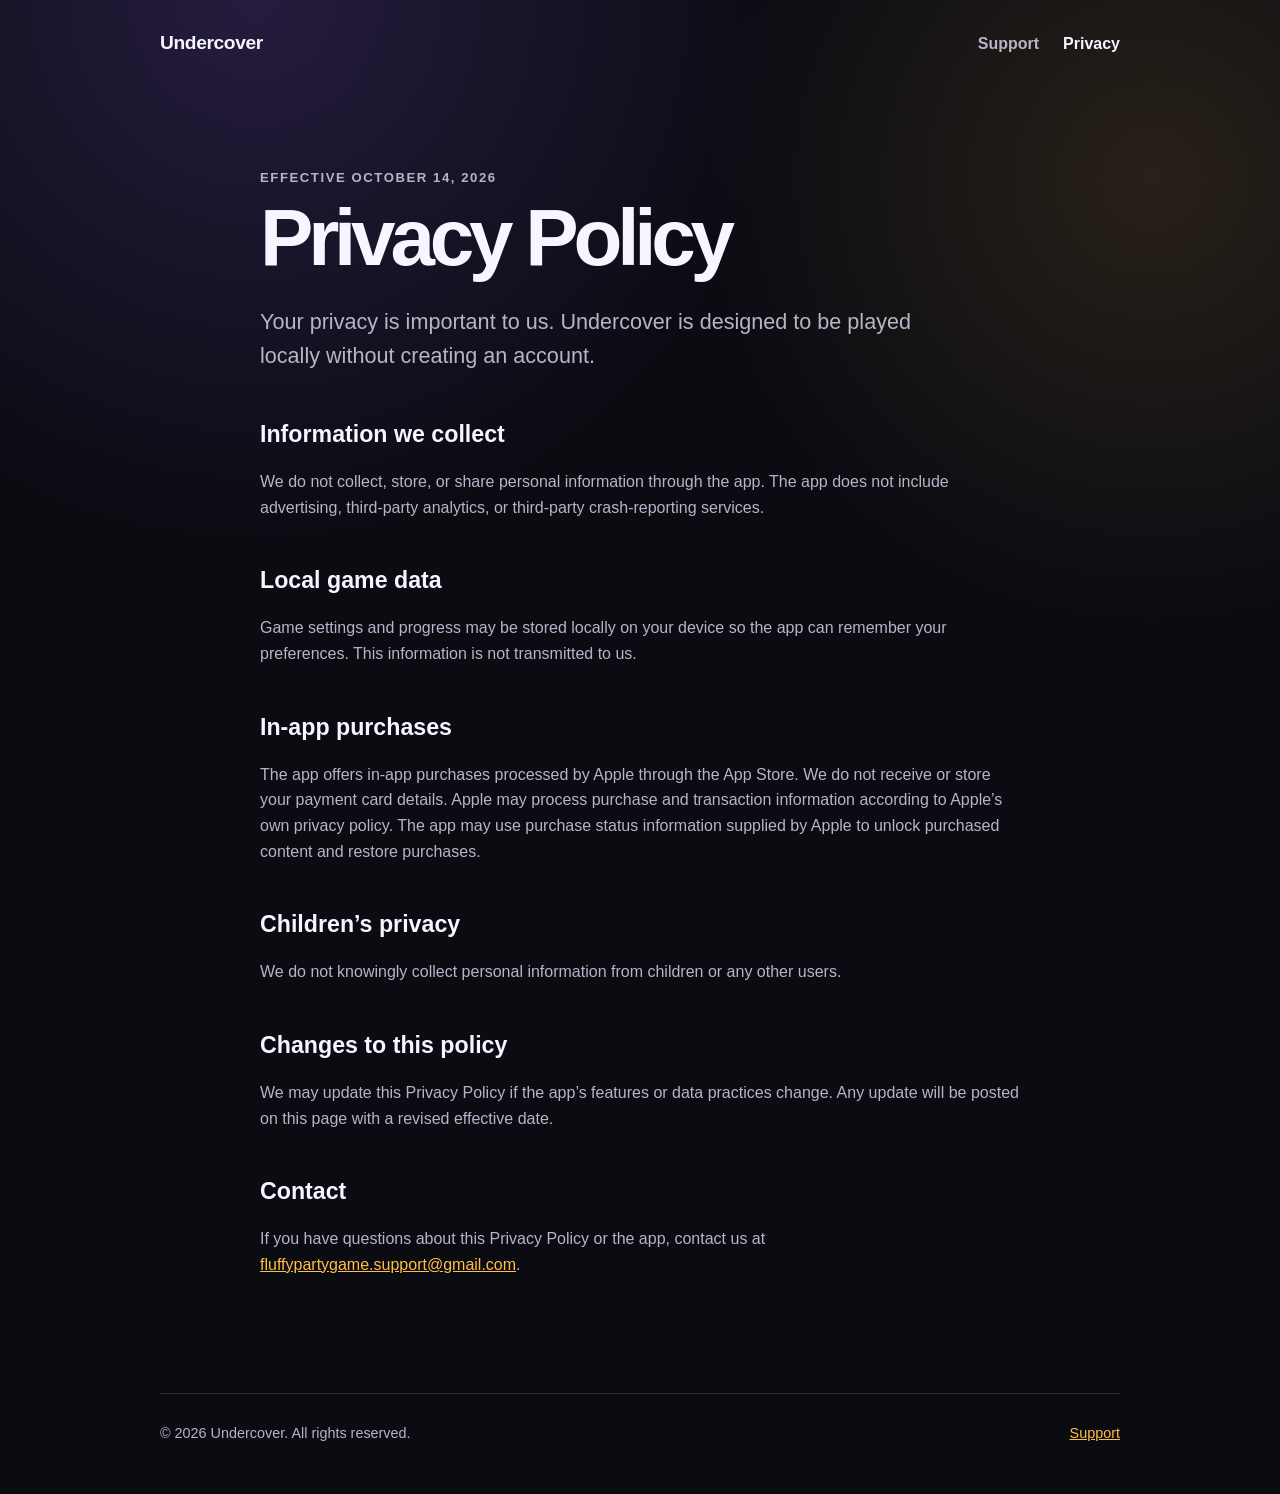
==== privacy.html @ 91cb7058 "Create Undercover support site" ====
<!doctype html>
<html lang="en">
<head>
    <meta charset="utf-8">
    <meta name="viewport" content="width=device-width, initial-scale=1">
    <meta name="description" content="Privacy Policy for Undercover, the party word game.">
    <title>Privacy Policy — Undercover</title>
    <link rel="stylesheet" href="styles.css">
</head>
<body>
    <header class="site-header">
        <a class="brand" href="index.html">Undercover</a>
        <nav aria-label="Main navigation">
            <a href="support.html">Support</a>
            <a class="active" href="privacy.html">Privacy</a>
        </nav>
    </header>

    <main class="content-page policy">
        <p class="eyebrow">Effective October 14, 2026</p>
        <h1>Privacy Policy</h1>
        <p class="lead">Your privacy is important to us. Undercover is designed to be played locally without creating an account.</p>

        <section>
            <h2>Information we collect</h2>
            <p>We do not collect, store, or share personal information through the app. The app does not include advertising, third-party analytics, or third-party crash-reporting services.</p>
        </section>

        <section>
            <h2>Local game data</h2>
            <p>Game settings and progress may be stored locally on your device so the app can remember your preferences. This information is not transmitted to us.</p>
        </section>

        <section>
            <h2>In-app purchases</h2>
            <p>The app offers in-app purchases processed by Apple through the App Store. We do not receive or store your payment card details. Apple may process purchase and transaction information according to Apple’s own privacy policy. The app may use purchase status information supplied by Apple to unlock purchased content and restore purchases.</p>
        </section>

        <section>
            <h2>Children’s privacy</h2>
            <p>We do not knowingly collect personal information from children or any other users.</p>
        </section>

        <section>
            <h2>Changes to this policy</h2>
            <p>We may update this Privacy Policy if the app’s features or data practices change. Any update will be posted on this page with a revised effective date.</p>
        </section>

        <section>
            <h2>Contact</h2>
            <p>If you have questions about this Privacy Policy or the app, contact us at <a href="mailto:fluffypartygame.support@gmail.com">fluffypartygame.support@gmail.com</a>.</p>
        </section>
    </main>

    <footer>
        <p>© 2026 Undercover. All rights reserved.</p>
        <p><a href="support.html">Support</a></p>
    </footer>
</body>
</html>
---- styles.css ----
:root {
    color-scheme: dark;
    --background: #0b0b12;
    --surface: #151522;
    --surface-light: #202034;
    --text: #f7f5ff;
    --muted: #b8b4c8;
    --accent: #ffbf47;
    --accent-dark: #231807;
    --border: rgba(255, 255, 255, 0.12);
    --max-width: 960px;
}

* {
    box-sizing: border-box;
}

html {
    background: var(--background);
}

body {
    min-height: 100vh;
    margin: 0;
    color: var(--text);
    background:
        radial-gradient(circle at 20% 0%, rgba(116, 78, 194, 0.25), transparent 34rem),
        radial-gradient(circle at 90% 12%, rgba(255, 191, 71, 0.12), transparent 28rem),
        var(--background);
    font-family: -apple-system, BlinkMacSystemFont, "Segoe UI", sans-serif;
    line-height: 1.6;
}

a {
    color: var(--accent);
}

.site-header,
main,
footer {
    width: min(calc(100% - 40px), var(--max-width));
    margin-inline: auto;
}

.site-header {
    display: flex;
    align-items: center;
    justify-content: space-between;
    padding-block: 28px;
}

.brand {
    color: var(--text);
    font-size: 1.2rem;
    font-weight: 800;
    letter-spacing: -0.02em;
    text-decoration: none;
}

nav {
    display: flex;
    gap: 24px;
}

nav a {
    color: var(--muted);
    font-weight: 600;
    text-decoration: none;
}

nav a:hover,
nav a.active {
    color: var(--text);
}

.hero {
    padding: 100px 0 86px;
}

.eyebrow {
    margin: 0 0 12px;
    color: var(--accent);
    font-size: 0.82rem;
    font-weight: 800;
    letter-spacing: 0.12em;
    text-transform: uppercase;
}

h1 {
    max-width: 800px;
    margin: 0;
    font-size: clamp(3rem, 9vw, 6.8rem);
    letter-spacing: -0.065em;
    line-height: 0.94;
}

.intro,
.lead {
    max-width: 700px;
    margin: 30px 0;
    color: var(--muted);
    font-size: clamp(1.1rem, 2.3vw, 1.35rem);
}

.actions {
    display: flex;
    flex-wrap: wrap;
    gap: 12px;
    margin-top: 34px;
}

.button {
    display: inline-block;
    padding: 12px 20px;
    border: 1px solid var(--border);
    border-radius: 999px;
    font-weight: 750;
    text-decoration: none;
}

.button.primary {
    border-color: var(--accent);
    color: var(--accent-dark);
    background: var(--accent);
}

.button.secondary {
    color: var(--text);
    background: rgba(255, 255, 255, 0.04);
}

.features {
    display: grid;
    grid-template-columns: repeat(3, 1fr);
    gap: 16px;
    padding-bottom: 90px;
}

.features article,
.card,
details {
    border: 1px solid var(--border);
    border-radius: 20px;
    background: rgba(21, 21, 34, 0.88);
}

.features article {
    padding: 28px;
}

.features span {
    color: var(--accent);
    font-size: 1.8rem;
    font-weight: 850;
}

h2 {
    margin: 0.4em 0;
    font-size: 1.45rem;
}

.features p,
.card p,
.policy p,
details p {
    color: var(--muted);
}

.content-page {
    max-width: 760px;
    padding: 80px 0 100px;
}

.content-page h1 {
    font-size: clamp(3rem, 8vw, 5rem);
}

.card {
    margin: 48px 0;
    padding: 28px;
}

.email {
    font-size: clamp(1rem, 3vw, 1.25rem);
    font-weight: 750;
    overflow-wrap: anywhere;
}

.faq h2 {
    margin-bottom: 18px;
}

details {
    margin: 12px 0;
    padding: 18px 22px;
}

summary {
    cursor: pointer;
    font-weight: 750;
}

.policy section {
    margin-top: 42px;
}

footer {
    display: flex;
    justify-content: space-between;
    gap: 20px;
    padding: 28px 0 48px;
    border-top: 1px solid var(--border);
    color: var(--muted);
    font-size: 0.9rem;
}

footer p {
    margin: 0;
}

@media (max-width: 700px) {
    .hero {
        padding-top: 64px;
    }

    .features {
        grid-template-columns: 1fr;
    }

    footer {
        flex-direction: column;
    }
}
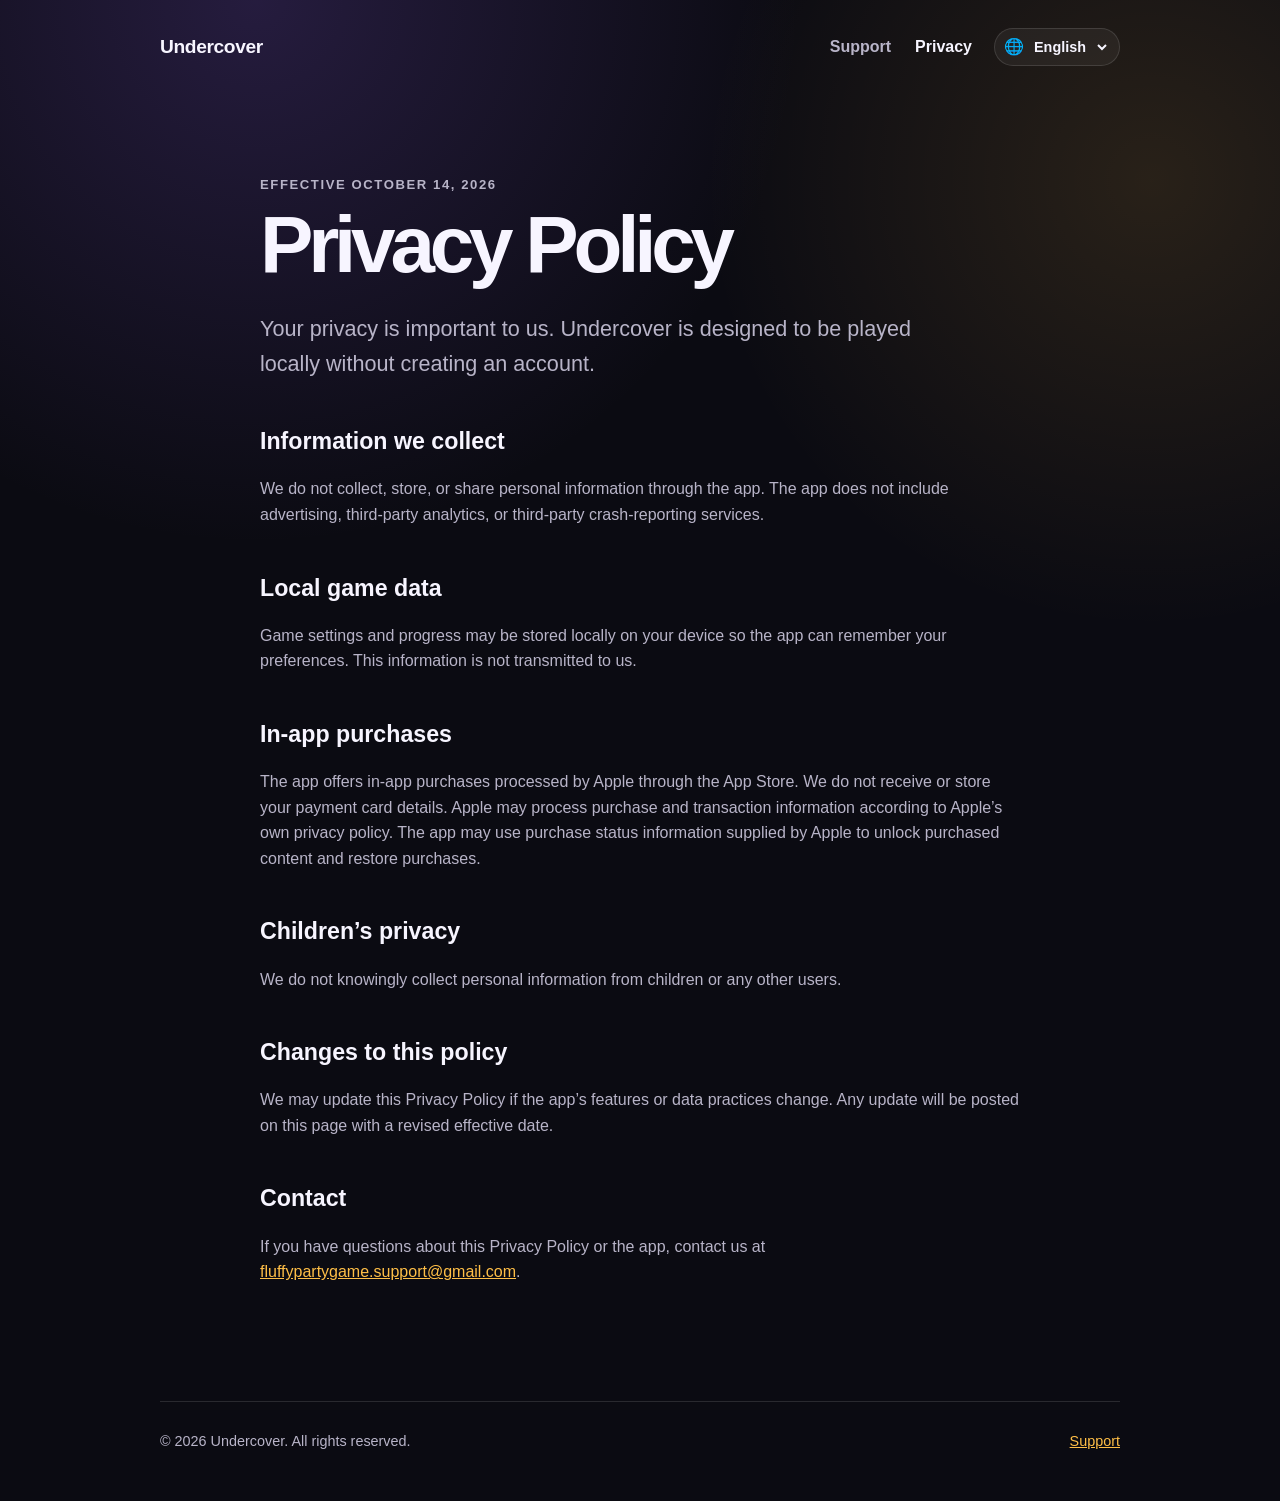
==== commit 175c9fa2: "Localize support and privacy pages" ====
--- a/privacy.html
+++ b/privacy.html
@@ -3,58 +3,62 @@
 <head>
     <meta charset="utf-8">
     <meta name="viewport" content="width=device-width, initial-scale=1">
-    <meta name="description" content="Privacy Policy for Undercover, the party word game.">
-    <title>Privacy Policy — Undercover</title>
+    <meta name="description" content="Privacy Policy for Undercover, the party word game." data-i18n-content="privacy.metaDescription">
+    <title data-i18n="privacy.title">Privacy Policy — Undercover</title>
     <link rel="stylesheet" href="styles.css">
+    <script src="i18n.js" defer></script>
 </head>
 <body>
     <header class="site-header">
         <a class="brand" href="index.html">Undercover</a>
-        <nav aria-label="Main navigation">
-            <a href="support.html">Support</a>
-            <a class="active" href="privacy.html">Privacy</a>
-        </nav>
+        <div class="header-actions">
+            <nav data-i18n-aria-label="common.mainNavigation" aria-label="Main navigation">
+                <a href="support.html" data-i18n="common.support">Support</a>
+                <a class="active" href="privacy.html" data-i18n="common.privacy">Privacy</a>
+            </nav>
+            <label class="language-control"><span class="visually-hidden" data-i18n="common.language">Language</span><span aria-hidden="true">🌐</span><select class="language-select" data-language-select aria-label="Language"><option value="en">English</option><option value="zh-Hans">简体中文</option><option value="zh-Hant">繁體中文</option><option value="ja">日本語</option><option value="de">Deutsch</option><option value="fr">Français</option><option value="es">Español</option><option value="ko">한국어</option></select></label>
+        </div>
     </header>
 
     <main class="content-page policy">
-        <p class="eyebrow">Effective October 14, 2026</p>
-        <h1>Privacy Policy</h1>
-        <p class="lead">Your privacy is important to us. Undercover is designed to be played locally without creating an account.</p>
+        <p class="eyebrow" data-i18n="privacy.effectiveDate">Effective October 14, 2026</p>
+        <h1 data-i18n="common.privacyPolicy">Privacy Policy</h1>
+        <p class="lead" data-i18n="privacy.lead">Your privacy is important to us. Undercover is designed to be played locally without creating an account.</p>
 
         <section>
-            <h2>Information we collect</h2>
-            <p>We do not collect, store, or share personal information through the app. The app does not include advertising, third-party analytics, or third-party crash-reporting services.</p>
+            <h2 data-i18n="privacy.collectHeading">Information we collect</h2>
+            <p data-i18n="privacy.collectBody">We do not collect, store, or share personal information through the app. The app does not include advertising, third-party analytics, or third-party crash-reporting services.</p>
         </section>
 
         <section>
-            <h2>Local game data</h2>
-            <p>Game settings and progress may be stored locally on your device so the app can remember your preferences. This information is not transmitted to us.</p>
+            <h2 data-i18n="privacy.localHeading">Local game data</h2>
+            <p data-i18n="privacy.localBody">Game settings and progress may be stored locally on your device so the app can remember your preferences. This information is not transmitted to us.</p>
         </section>
 
         <section>
-            <h2>In-app purchases</h2>
-            <p>The app offers in-app purchases processed by Apple through the App Store. We do not receive or store your payment card details. Apple may process purchase and transaction information according to Apple’s own privacy policy. The app may use purchase status information supplied by Apple to unlock purchased content and restore purchases.</p>
+            <h2 data-i18n="privacy.purchasesHeading">In-app purchases</h2>
+            <p data-i18n="privacy.purchasesBody">The app offers in-app purchases processed by Apple through the App Store. We do not receive or store your payment card details. Apple may process purchase and transaction information according to Apple’s own privacy policy. The app may use purchase status information supplied by Apple to unlock purchased content and restore purchases.</p>
         </section>
 
         <section>
-            <h2>Children’s privacy</h2>
-            <p>We do not knowingly collect personal information from children or any other users.</p>
+            <h2 data-i18n="privacy.childrenHeading">Children’s privacy</h2>
+            <p data-i18n="privacy.childrenBody">We do not knowingly collect personal information from children or any other users.</p>
         </section>
 
         <section>
-            <h2>Changes to this policy</h2>
-            <p>We may update this Privacy Policy if the app’s features or data practices change. Any update will be posted on this page with a revised effective date.</p>
+            <h2 data-i18n="privacy.changesHeading">Changes to this policy</h2>
+            <p data-i18n="privacy.changesBody">We may update this Privacy Policy if the app’s features or data practices change. Any update will be posted on this page with a revised effective date.</p>
         </section>
 
         <section>
-            <h2>Contact</h2>
-            <p>If you have questions about this Privacy Policy or the app, contact us at <a href="mailto:fluffypartygame.support@gmail.com">fluffypartygame.support@gmail.com</a>.</p>
+            <h2 data-i18n="privacy.contactHeading">Contact</h2>
+            <p><span data-i18n="privacy.contactBody">If you have questions about this Privacy Policy or the app, contact us at</span> <a href="mailto:fluffypartygame.support@gmail.com">fluffypartygame.support@gmail.com</a>.</p>
         </section>
     </main>
 
     <footer>
-        <p>© 2026 Undercover. All rights reserved.</p>
-        <p><a href="support.html">Support</a></p>
+        <p data-i18n="common.copyright">© 2026 Undercover. All rights reserved.</p>
+        <p><a href="support.html" data-i18n="common.support">Support</a></p>
     </footer>
 </body>
 </html>
--- a/styles.css
+++ b/styles.css
@@ -62,6 +62,56 @@
     gap: 24px;
 }
 
+.header-actions {
+    display: flex;
+    align-items: center;
+    gap: 22px;
+}
+
+.language-control {
+    display: flex;
+    align-items: center;
+    gap: 6px;
+    min-height: 38px;
+    padding: 5px 9px;
+    border: 1px solid var(--border);
+    border-radius: 999px;
+    background: rgba(255, 255, 255, 0.05);
+}
+
+.language-select {
+    max-width: 118px;
+    border: 0;
+    color: var(--text);
+    background: transparent;
+    font: inherit;
+    font-size: 0.9rem;
+    font-weight: 650;
+    cursor: pointer;
+}
+
+.language-select:focus-visible {
+    outline: 2px solid var(--accent);
+    outline-offset: 4px;
+}
+
+.language-select option {
+    color: #111;
+    background: #fff;
+}
+
+.visually-hidden {
+    position: absolute;
+    width: 1px;
+    height: 1px;
+    padding: 0;
+    margin: -1px;
+    overflow: hidden;
+    clip: rect(0, 0, 0, 0);
+    white-space: nowrap;
+    border: 0;
+}
+
 nav a {
     color: var(--muted);
     font-weight: 600;
@@ -219,6 +269,21 @@
 }
 
 @media (max-width: 700px) {
+    .site-header {
+        align-items: flex-start;
+        gap: 16px;
+    }
+
+    .header-actions {
+        align-items: flex-end;
+        flex-direction: column-reverse;
+        gap: 12px;
+    }
+
+    nav {
+        gap: 16px;
+    }
+
     .hero {
         padding-top: 64px;
     }
